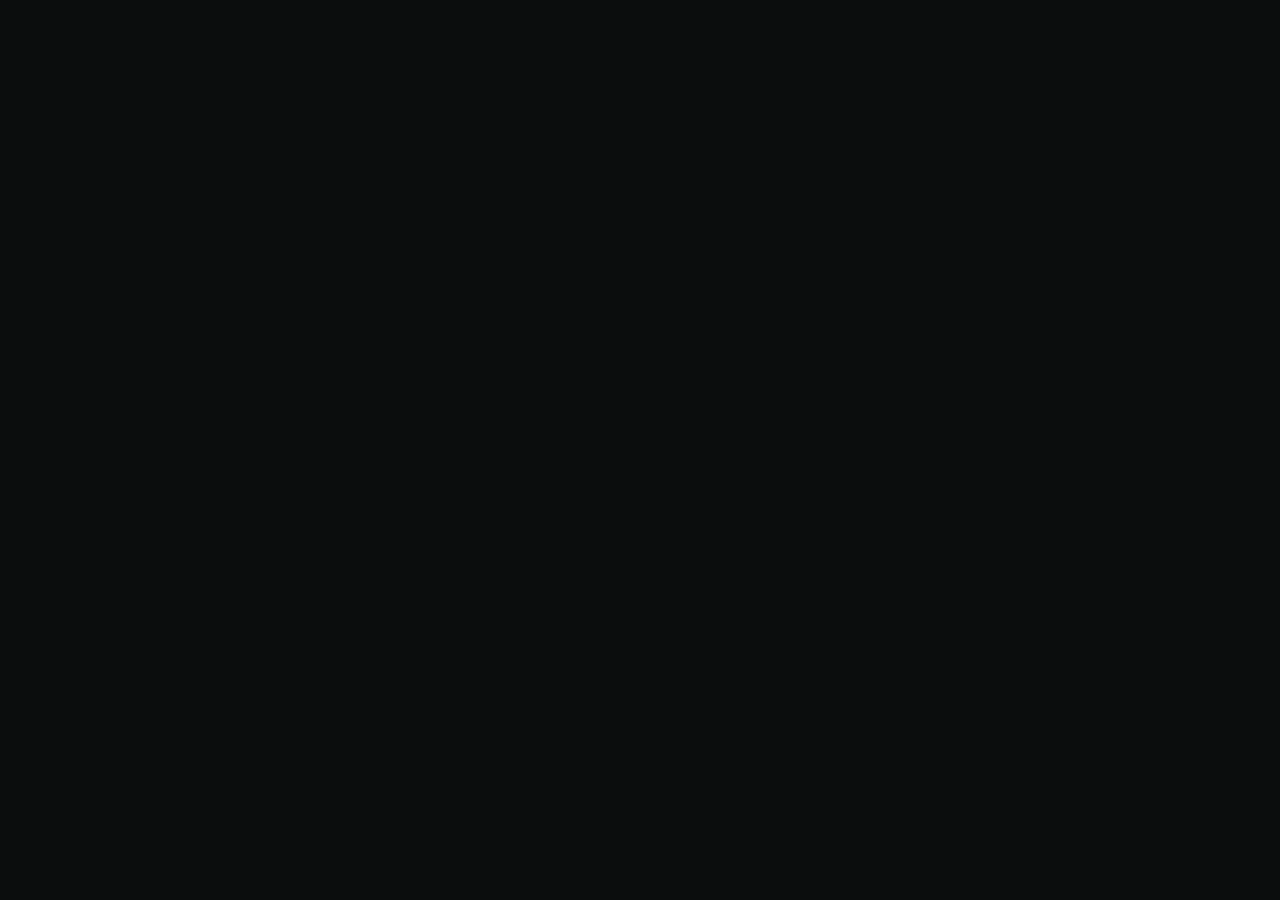
==== index.html @ b7012438 "Add initial HTML structure for Alexey Marchenko" ====
<!doctype html>
<html lang="ru">
<head>
  <meta charset="utf-8" />
  <meta name="viewport" content="width=device-width, initial-scale=1" />
  <meta name="description" content="Алексей Марченко — арт-директор, AI production и постпродакшн" />
  <title>Алексей Марченко — арт-директор</title>
  <style>
    html, body, iframe { width: 100%; height: 100%; margin: 0; border: 0; }
    body { background: #0b0d0d; overflow: hidden; }
    iframe { display: block; }
  </style>
</head>
<body>
  <iframe src="https://alexey-marchenko-ai.hellolesha3.chatgpt.site" title="Алексей Марченко — арт-директор" allow="autoplay; fullscreen; picture-in-picture" referrerpolicy="strict-origin-when-cross-origin"></iframe>
</body>
</html>
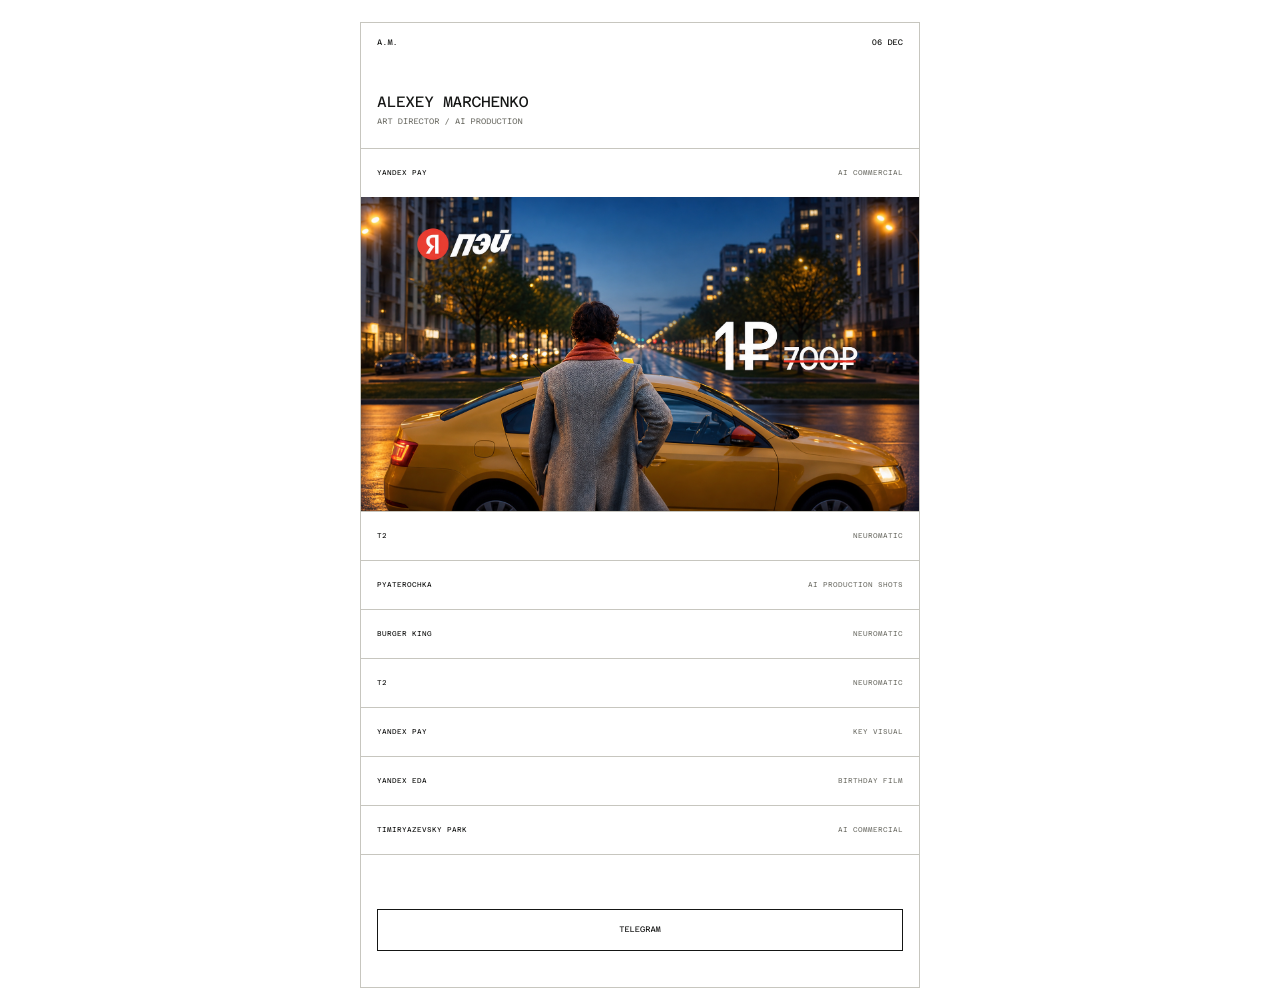
==== commit 693b0502: "Publish portfolio directly on GitHub Pages" ====
--- a/index.html
+++ b/index.html
@@ -1,17 +1,80 @@
 <!doctype html>
-<html lang="ru">
-<head>
-  <meta charset="utf-8" />
-  <meta name="viewport" content="width=device-width, initial-scale=1" />
-  <meta name="description" content="Алексей Марченко — арт-директор, AI production и постпродакшн" />
-  <title>Алексей Марченко — арт-директор</title>
-  <style>
-    html, body, iframe { width: 100%; height: 100%; margin: 0; border: 0; }
-    body { background: #0b0d0d; overflow: hidden; }
-    iframe { display: block; }
-  </style>
-</head>
-<body>
-  <iframe src="https://alexey-marchenko-ai.hellolesha3.chatgpt.site" title="Алексей Марченко — арт-директор" allow="autoplay; fullscreen; picture-in-picture" referrerpolicy="strict-origin-when-cross-origin"></iframe>
-</body>
+<html lang="en">
+  <head>
+    <meta charset="utf-8" />
+    <meta name="viewport" content="width=device-width, initial-scale=1" />
+    <meta name="description" content="Alexey Marchenko — Art Director and AI Production." />
+    <meta name="theme-color" content="#ffffff" />
+    <meta http-equiv="Content-Security-Policy" content="default-src 'self'; script-src 'self'; style-src 'self'; font-src 'self'; img-src 'self' data:; media-src 'self'; connect-src 'self'; frame-src 'none'; object-src 'none'; base-uri 'self'; form-action 'none'" />
+    <title>Alexey Marchenko — Art Director / AI Production</title>
+    <link rel="stylesheet" href="./style.css" />
+  </head>
+  <body>
+    <main class="index-shell" aria-label="Alexey Marchenko portfolio">
+      <header class="topline">
+        <span class="logo">A.M.</span>
+        <time data-current-date></time>
+      </header>
+
+      <section class="identity">
+        <h1>ALEXEY MARCHENKO</h1>
+        <p>ART DIRECTOR / AI PRODUCTION</p>
+      </section>
+
+      <section class="work-index" aria-label="Selected works">
+        <article class="project-card is-open">
+          <button class="project-row" type="button" aria-expanded="true"><span>YANDEX PAY</span><span>AI COMMERCIAL</span></button>
+          <div class="project-panel"><div class="project-panel-inner"><button class="project-media" type="button" data-title="YANDEX PAY" data-type="AI COMMERCIAL" data-description="AI visualisation and animation for Yandex Pay. The project developed the character, locations and scenes around a body-mounted camera perspective."><img src="./assets/posters/yapay.mp4.png" alt="Yandex Pay project still" /><video muted playsinline preload="metadata" poster="./assets/posters/yapay.mp4.png" src="./assets/videos/yapay.mp4"></video></button></div></div>
+        </article>
+        <article class="project-card">
+          <button class="project-row" type="button" aria-expanded="false"><span>T2</span><span>NEUROMATIC</span></button>
+          <div class="project-panel"><div class="project-panel-inner"><button class="project-media" type="button" data-title="T2" data-type="NEUROMATIC" data-description="Neuromatic for the T2 advertising communication."><img src="./assets/posters/t2-30.mp4.png" alt="T2 project still" /><video muted playsinline preload="metadata" poster="./assets/posters/t2-30.mp4.png" src="./assets/videos/t2-30.mp4"></video></button></div></div>
+        </article>
+        <article class="project-card">
+          <button class="project-row" type="button" aria-expanded="false"><span>PYATEROCHKA</span><span>AI PRODUCTION SHOTS</span></button>
+          <div class="project-panel"><div class="project-panel-inner"><button class="project-media" type="button" data-title="PYATEROCHKA" data-type="AI PRODUCTION SHOTS" data-description="AI production shots for a Pyaterochka TV commercial: product visuals, transitions, food motion and the final packshot within the wider production."><img src="./assets/posters/5ka-vip.mp4.png" alt="Pyaterochka project still" /><video muted playsinline preload="metadata" poster="./assets/posters/5ka-vip.mp4.png" src="./assets/videos/5ka-vip.mp4"></video></button></div></div>
+        </article>
+        <article class="project-card">
+          <button class="project-row" type="button" aria-expanded="false"><span>BURGER KING</span><span>NEUROMATIC</span></button>
+          <div class="project-panel"><div class="project-panel-inner"><button class="project-media" type="button" data-title="BURGER KING" data-type="NEUROMATIC" data-description="Neuromatic for a Burger King commercial."><img src="./assets/posters/bk-test.mp4.png" alt="Burger King project still" /><video muted playsinline preload="metadata" poster="./assets/posters/bk-test.mp4.png" src="./assets/videos/bk-test.mp4"></video></button></div></div>
+        </article>
+        <article class="project-card">
+          <button class="project-row" type="button" aria-expanded="false"><span>T2</span><span>NEUROMATIC</span></button>
+          <div class="project-panel"><div class="project-panel-inner"><button class="project-media" type="button" data-title="T2" data-type="NEUROMATIC" data-description="Neuromatic for the T2 advertising communication."><img src="./assets/posters/t2-15.mp4.png" alt="T2 project still" /><video muted playsinline preload="metadata" poster="./assets/posters/t2-15.mp4.png" src="./assets/videos/t2-15.mp4"></video></button></div></div>
+        </article>
+        <article class="project-card">
+          <button class="project-row" type="button" aria-expanded="false"><span>YANDEX PAY</span><span>KEY VISUAL</span></button>
+          <div class="project-panel"><div class="project-panel-inner"><button class="project-media" type="button" data-title="YANDEX PAY" data-type="KEY VISUAL" data-description="Key visual for Yandex Pay: the campaign image and visual system."><img src="./assets/posters/yandex-stickers-pay.png" alt="Yandex Pay key visual still" /><video muted playsinline preload="metadata" poster="./assets/posters/yandex-stickers-pay.png" src="./assets/videos/yandex-stickers-pay.mp4"></video></button></div></div>
+        </article>
+        <article class="project-card">
+          <button class="project-row" type="button" aria-expanded="false"><span>YANDEX EDA</span><span>BIRTHDAY FILM</span></button>
+          <div class="project-panel"><div class="project-panel-inner"><button class="project-media" type="button" data-title="YANDEX EDA" data-type="BIRTHDAY FILM" data-description="Film made for Yandex Eda's birthday."><img src="./assets/posters/yandex-food.png" alt="Yandex Eda project still" /><video muted playsinline preload="metadata" poster="./assets/posters/yandex-food.png" src="./assets/videos/yandex-food.mp4"></video></button></div></div>
+        </article>
+        <article class="project-card">
+          <button class="project-row" type="button" aria-expanded="false"><span>TIMIRYAZEVSKY PARK</span><span>AI COMMERCIAL</span></button>
+          <div class="project-panel"><div class="project-panel-inner"><button class="project-media" type="button" data-title="TIMIRYAZEVSKY PARK" data-type="AI COMMERCIAL" data-description="A full AI commercial for the Timiryazevsky Park residential complex."><img src="./assets/posters/timiryazevsky-park.png" alt="Timiryazevsky Park project still" /><video muted playsinline preload="metadata" poster="./assets/posters/timiryazevsky-park.png" src="./assets/videos/timiryazevsky-park.mp4"></video></button></div></div>
+        </article>
+      </section>
+
+      <a class="telegram" href="https://t.me/leshamarchenko" target="_blank" rel="noopener noreferrer">TELEGRAM</a>
+    </main>
+
+    <noscript>
+      <p class="noscript-notice">JAVASCRIPT IS DISABLED. <a href="https://t.me/leshamarchenko">OPEN TELEGRAM</a></p>
+    </noscript>
+
+    <div class="video-modal" id="videoModal" aria-hidden="true" role="dialog" aria-modal="true" aria-labelledby="modalTitle" aria-describedby="modalDescription">
+      <button class="modal-close" type="button" aria-label="Close video">CLOSE</button>
+      <div class="video-modal-content">
+        <video controls playsinline preload="auto"></video>
+        <div class="video-details">
+          <p id="modalType"></p>
+          <h2 id="modalTitle"></h2>
+          <p id="modalDescription" aria-live="polite"></p>
+        </div>
+      </div>
+    </div>
+
+    <script type="module" src="./script.js"></script>
+  </body>
 </html>
--- a/style.css
+++ b/style.css
@@ -0,0 +1,247 @@
+@font-face {
+  font-family: "Azeret Mono";
+  src: url("./assets/fonts/AzeretMono-Regular.ttf") format("truetype");
+  font-style: normal;
+  font-weight: 400;
+  font-display: swap;
+}
+
+:root {
+  --paper: #ffffff;
+  --ink: #151615;
+  --muted: #76766f;
+  --line: #c7c6bf;
+  --gutter: 16px;
+}
+
+* { box-sizing: border-box; }
+
+html { background: var(--paper); }
+
+body {
+  min-width: 320px;
+  min-height: 100vh;
+  margin: 0;
+  background: var(--paper);
+  color: var(--ink);
+  font-family: "Azeret Mono", "SFMono-Regular", Consolas, monospace;
+  -webkit-font-smoothing: antialiased;
+  text-rendering: geometricPrecision;
+}
+
+button,
+a,
+video { color: inherit; font: inherit; }
+
+button {
+  padding: 0;
+  border: 0;
+  background: transparent;
+  cursor: pointer;
+  -webkit-tap-highlight-color: transparent;
+}
+
+a { text-decoration: none; }
+
+.index-shell {
+  width: min(100%, 560px);
+  min-height: 100dvh;
+  margin: 0 auto;
+  padding: 0 0 18px;
+  display: flex;
+  flex-direction: column;
+}
+
+.topline {
+  display: flex;
+  align-items: center;
+  justify-content: space-between;
+  padding: max(16px, env(safe-area-inset-top)) var(--gutter) 16px;
+  font-size: 8px;
+  line-height: 1;
+}
+
+.logo { font-size: inherit; }
+
+.identity { padding: 32px var(--gutter) 22px; }
+
+.identity h1 {
+  margin: 0 0 7px;
+  font-size: 15px;
+  font-weight: 400;
+  line-height: 1;
+  letter-spacing: -0.02em;
+}
+
+.identity p {
+  margin: 0;
+  color: var(--muted);
+  font-size: 8px;
+  line-height: 1.15;
+}
+
+.work-index video { display: none; }
+
+.work-index { border-top: 1px solid var(--line); }
+
+.project-card { border-bottom: 1px solid var(--line); }
+
+.project-row {
+  width: 100%;
+  min-height: 48px;
+  display: grid;
+  align-items: center;
+  grid-template-columns: minmax(0, 1fr) minmax(92px, 0.72fr);
+  gap: 12px;
+  padding: 10px var(--gutter);
+  font-size: 7px;
+  line-height: 1.15;
+  text-align: left;
+  user-select: none;
+  -webkit-user-select: none;
+  touch-action: manipulation;
+}
+
+.project-row span:last-of-type {
+  color: var(--muted);
+  text-align: right;
+}
+
+.project-panel {
+  display: grid;
+  grid-template-rows: 0fr;
+  transition: grid-template-rows 180ms ease;
+}
+
+.project-card.is-open .project-panel { grid-template-rows: 1fr; }
+
+.project-panel-inner { min-height: 0; overflow: hidden; }
+
+.project-media {
+  position: relative;
+  display: block;
+  width: 100%;
+  aspect-ratio: 16 / 9;
+  overflow: hidden;
+  user-select: none;
+  -webkit-user-select: none;
+  touch-action: manipulation;
+}
+
+.project-media img {
+  width: 100%;
+  height: 100%;
+  display: block;
+  object-fit: cover;
+}
+
+.project-media.is-media-unavailable::after {
+  position: absolute;
+  inset: 0;
+  display: grid;
+  place-items: center;
+  background: #ecece8;
+  color: var(--muted);
+  content: "MEDIA UNAVAILABLE";
+  font-size: 8px;
+}
+
+.project-media.is-media-unavailable img { display: none; }
+
+.telegram {
+  min-height: 42px;
+  display: grid;
+  margin: auto var(--gutter) max(18px, env(safe-area-inset-bottom));
+  margin-top: 54px;
+  place-items: center;
+  border: 1px solid var(--ink);
+  color: var(--ink);
+  font-size: 8px;
+  line-height: 1;
+  -webkit-tap-highlight-color: transparent;
+}
+
+.project-row:focus-visible,
+.project-media:focus-visible,
+.telegram:focus-visible,
+.modal-close:focus-visible {
+  outline: 1px solid var(--ink);
+  outline-offset: -3px;
+}
+
+@media (hover: hover) {
+  .project-media:hover img { filter: brightness(0.92); }
+  .project-row:hover { background: #f5f5f2; }
+  .telegram:hover { background: var(--ink); color: var(--paper); }
+}
+
+.video-modal {
+  position: fixed;
+  inset: 0;
+  z-index: 10;
+  overflow-y: auto;
+  padding: max(18px, env(safe-area-inset-top)) 18px max(18px, env(safe-area-inset-bottom));
+  background: rgba(21, 22, 21, 0.96);
+  opacity: 0;
+  pointer-events: none;
+  transition: opacity 160ms ease;
+}
+
+.video-modal.is-open { opacity: 1; pointer-events: auto; }
+
+.video-modal-content {
+  width: min(100%, 960px);
+  margin: max(52px, env(safe-area-inset-top)) auto 0;
+  background: var(--paper);
+}
+
+.video-modal video {
+  width: 100%;
+  max-height: min(66dvh, 680px);
+  display: block;
+  background: #000;
+}
+
+.video-details { padding: 16px; border-top: 1px solid var(--line); }
+.video-details p { margin: 0; color: var(--muted); font-size: 8px; line-height: 1.4; }
+.video-details p:first-child { margin-bottom: 8px; color: var(--ink); }
+.video-details h2 { margin: 0 0 10px; font-size: 13px; font-weight: 400; line-height: 1; }
+
+.modal-close {
+  position: fixed;
+  top: max(12px, env(safe-area-inset-top));
+  right: max(12px, env(safe-area-inset-right));
+  z-index: 11;
+  min-height: 36px;
+  padding: 0 12px;
+  border: 1px solid var(--paper);
+  background: transparent;
+  color: var(--paper);
+  font-size: 8px;
+}
+
+.noscript-notice {
+  position: fixed;
+  right: var(--gutter);
+  bottom: max(18px, env(safe-area-inset-bottom));
+  left: var(--gutter);
+  margin: 0;
+  padding: 12px;
+  border: 1px solid var(--ink);
+  background: var(--paper);
+  color: var(--ink);
+  font-size: 8px;
+  line-height: 1.5;
+}
+
+.noscript-notice a { text-decoration: underline; }
+
+body.is-video-open { overflow: hidden; }
+
+@media (min-width: 700px) {
+  .index-shell { margin-top: 22px; border: 1px solid var(--line); }
+}
+
+@media (prefers-reduced-motion: reduce) {
+  .video-modal { transition: none; }
+}
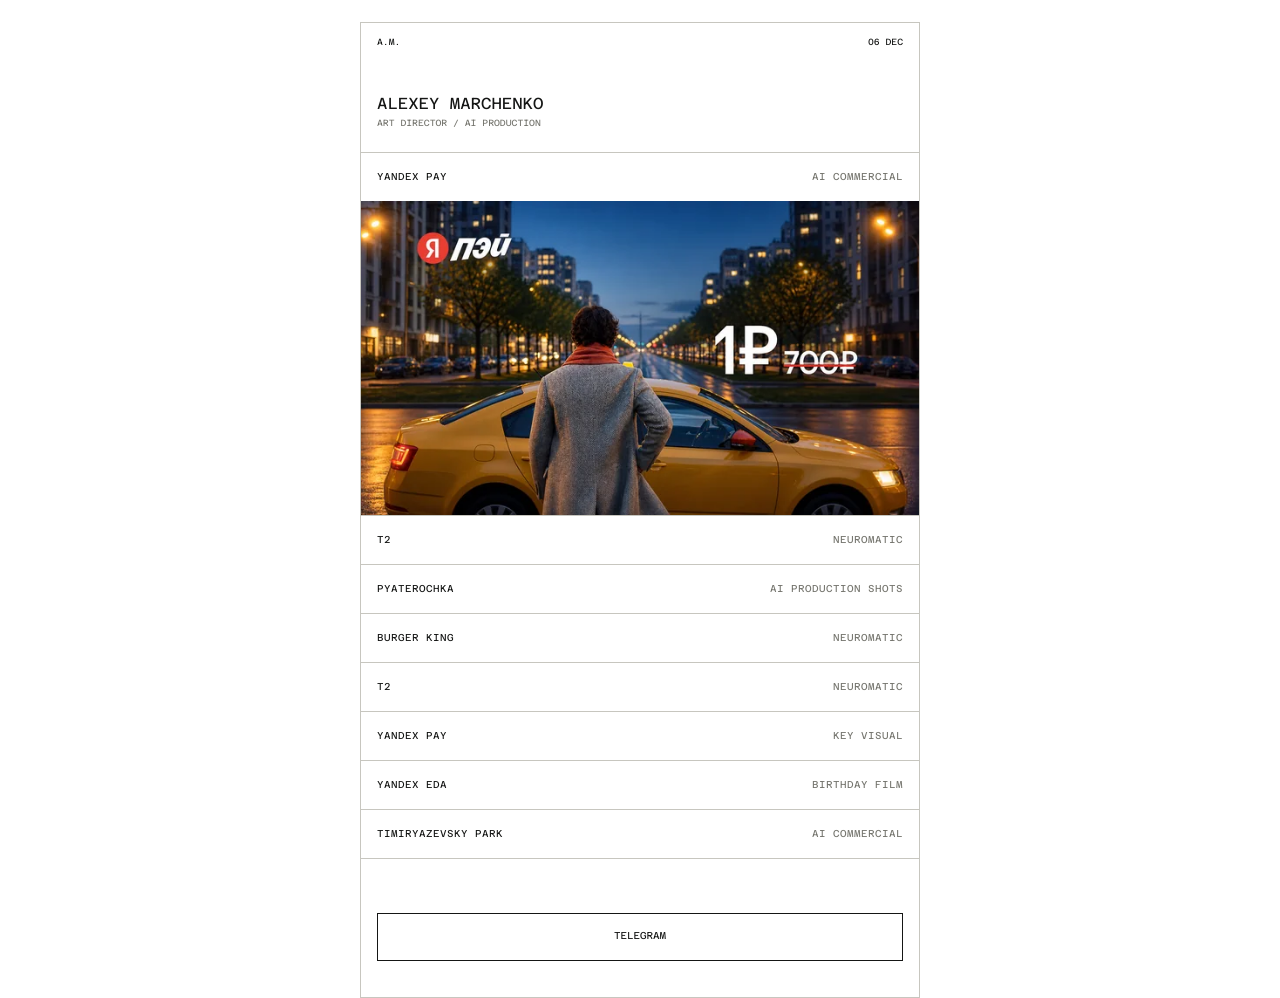
==== commit 93096252: "Optimize portfolio loading and mobile resilience" ====
--- a/index.html
+++ b/index.html
@@ -2,11 +2,32 @@
 <html lang="en">
   <head>
     <meta charset="utf-8" />
-    <meta name="viewport" content="width=device-width, initial-scale=1" />
-    <meta name="description" content="Alexey Marchenko — Art Director and AI Production." />
+    <meta name="viewport" content="width=device-width, initial-scale=1, viewport-fit=cover" />
+    <meta name="description" content="Selected work by Alexey Marchenko, Art Director and AI Production specialist." />
     <meta name="theme-color" content="#ffffff" />
-    <meta http-equiv="Content-Security-Policy" content="default-src 'self'; script-src 'self'; style-src 'self'; font-src 'self'; img-src 'self' data:; media-src 'self'; connect-src 'self'; frame-src 'none'; object-src 'none'; base-uri 'self'; form-action 'none'" />
-    <title>Alexey Marchenko — Art Director / AI Production</title>
+    <meta name="color-scheme" content="only light" />
+    <meta name="referrer" content="strict-origin-when-cross-origin" />
+    <meta name="robots" content="index, follow, max-image-preview:large" />
+    <meta name="format-detection" content="telephone=no" />
+    <meta
+      http-equiv="Content-Security-Policy"
+      content="default-src 'self'; script-src 'self'; style-src 'self'; font-src 'self'; img-src 'self' data:; media-src 'self'; connect-src 'self'; worker-src 'self'; frame-src 'none'; object-src 'none'; base-uri 'self'; form-action 'none'; upgrade-insecure-requests"
+    />
+
+    <meta property="og:type" content="website" />
+    <meta property="og:title" content="Alexey Marchenko - Art Director / AI Production" />
+    <meta property="og:description" content="Selected work in art direction and AI production." />
+    <meta property="og:url" content="https://leshamarchenko.github.io/" />
+    <meta property="og:image" content="https://leshamarchenko.github.io/assets/posters/optimized/yapay-1280.jpg" />
+    <meta property="og:image:width" content="1280" />
+    <meta property="og:image:height" content="720" />
+    <meta name="twitter:card" content="summary_large_image" />
+
+    <title>Alexey Marchenko - Art Director / AI Production</title>
+    <link rel="canonical" href="https://leshamarchenko.github.io/" />
+    <link rel="icon" href="./favicon.svg" type="image/svg+xml" />
+    <link rel="manifest" href="./manifest.webmanifest" />
+    <link rel="preload" href="./assets/fonts/AzeretMono-Regular.ttf" as="font" type="font/ttf" crossorigin />
     <link rel="stylesheet" href="./style.css" />
   </head>
   <body>
@@ -23,36 +44,235 @@
 
       <section class="work-index" aria-label="Selected works">
         <article class="project-card is-open">
-          <button class="project-row" type="button" aria-expanded="true"><span>YANDEX PAY</span><span>AI COMMERCIAL</span></button>
-          <div class="project-panel"><div class="project-panel-inner"><button class="project-media" type="button" data-title="YANDEX PAY" data-type="AI COMMERCIAL" data-description="AI visualisation and animation for Yandex Pay. The project developed the character, locations and scenes around a body-mounted camera perspective."><img src="./assets/posters/yapay.mp4.png" alt="Yandex Pay project still" /><video muted playsinline preload="metadata" poster="./assets/posters/yapay.mp4.png" src="./assets/videos/yapay.mp4"></video></button></div></div>
-        </article>
-        <article class="project-card">
-          <button class="project-row" type="button" aria-expanded="false"><span>T2</span><span>NEUROMATIC</span></button>
-          <div class="project-panel"><div class="project-panel-inner"><button class="project-media" type="button" data-title="T2" data-type="NEUROMATIC" data-description="Neuromatic for the T2 advertising communication."><img src="./assets/posters/t2-30.mp4.png" alt="T2 project still" /><video muted playsinline preload="metadata" poster="./assets/posters/t2-30.mp4.png" src="./assets/videos/t2-30.mp4"></video></button></div></div>
-        </article>
-        <article class="project-card">
-          <button class="project-row" type="button" aria-expanded="false"><span>PYATEROCHKA</span><span>AI PRODUCTION SHOTS</span></button>
-          <div class="project-panel"><div class="project-panel-inner"><button class="project-media" type="button" data-title="PYATEROCHKA" data-type="AI PRODUCTION SHOTS" data-description="AI production shots for a Pyaterochka TV commercial: product visuals, transitions, food motion and the final packshot within the wider production."><img src="./assets/posters/5ka-vip.mp4.png" alt="Pyaterochka project still" /><video muted playsinline preload="metadata" poster="./assets/posters/5ka-vip.mp4.png" src="./assets/videos/5ka-vip.mp4"></video></button></div></div>
-        </article>
-        <article class="project-card">
-          <button class="project-row" type="button" aria-expanded="false"><span>BURGER KING</span><span>NEUROMATIC</span></button>
-          <div class="project-panel"><div class="project-panel-inner"><button class="project-media" type="button" data-title="BURGER KING" data-type="NEUROMATIC" data-description="Neuromatic for a Burger King commercial."><img src="./assets/posters/bk-test.mp4.png" alt="Burger King project still" /><video muted playsinline preload="metadata" poster="./assets/posters/bk-test.mp4.png" src="./assets/videos/bk-test.mp4"></video></button></div></div>
-        </article>
-        <article class="project-card">
-          <button class="project-row" type="button" aria-expanded="false"><span>T2</span><span>NEUROMATIC</span></button>
-          <div class="project-panel"><div class="project-panel-inner"><button class="project-media" type="button" data-title="T2" data-type="NEUROMATIC" data-description="Neuromatic for the T2 advertising communication."><img src="./assets/posters/t2-15.mp4.png" alt="T2 project still" /><video muted playsinline preload="metadata" poster="./assets/posters/t2-15.mp4.png" src="./assets/videos/t2-15.mp4"></video></button></div></div>
-        </article>
-        <article class="project-card">
-          <button class="project-row" type="button" aria-expanded="false"><span>YANDEX PAY</span><span>KEY VISUAL</span></button>
-          <div class="project-panel"><div class="project-panel-inner"><button class="project-media" type="button" data-title="YANDEX PAY" data-type="KEY VISUAL" data-description="Key visual for Yandex Pay: the campaign image and visual system."><img src="./assets/posters/yandex-stickers-pay.png" alt="Yandex Pay key visual still" /><video muted playsinline preload="metadata" poster="./assets/posters/yandex-stickers-pay.png" src="./assets/videos/yandex-stickers-pay.mp4"></video></button></div></div>
-        </article>
-        <article class="project-card">
-          <button class="project-row" type="button" aria-expanded="false"><span>YANDEX EDA</span><span>BIRTHDAY FILM</span></button>
-          <div class="project-panel"><div class="project-panel-inner"><button class="project-media" type="button" data-title="YANDEX EDA" data-type="BIRTHDAY FILM" data-description="Film made for Yandex Eda's birthday."><img src="./assets/posters/yandex-food.png" alt="Yandex Eda project still" /><video muted playsinline preload="metadata" poster="./assets/posters/yandex-food.png" src="./assets/videos/yandex-food.mp4"></video></button></div></div>
-        </article>
-        <article class="project-card">
-          <button class="project-row" type="button" aria-expanded="false"><span>TIMIRYAZEVSKY PARK</span><span>AI COMMERCIAL</span></button>
-          <div class="project-panel"><div class="project-panel-inner"><button class="project-media" type="button" data-title="TIMIRYAZEVSKY PARK" data-type="AI COMMERCIAL" data-description="A full AI commercial for the Timiryazevsky Park residential complex."><img src="./assets/posters/timiryazevsky-park.png" alt="Timiryazevsky Park project still" /><video muted playsinline preload="metadata" poster="./assets/posters/timiryazevsky-park.png" src="./assets/videos/timiryazevsky-park.mp4"></video></button></div></div>
+          <button class="project-row" type="button" aria-expanded="true" aria-controls="project-yapay">
+            <span>YANDEX PAY</span><span>AI COMMERCIAL</span>
+          </button>
+          <div class="project-panel" id="project-yapay">
+            <div class="project-panel-inner">
+              <button
+                class="project-media"
+                type="button"
+                aria-label="Play Yandex Pay video"
+                data-video="./assets/videos/yapay.mp4"
+                data-title="YANDEX PAY"
+                data-type="AI COMMERCIAL"
+                data-description="AI visualisation and animation for Yandex Pay. The project developed the character, locations and scenes around a body-mounted camera perspective."
+              >
+                <picture>
+                  <source
+                    type="image/webp"
+                    srcset="./assets/posters/optimized/yapay-640.webp 640w, ./assets/posters/optimized/yapay-1280.webp 1280w"
+                    sizes="(min-width: 700px) 560px, 100vw"
+                  />
+                  <img
+                    src="./assets/posters/optimized/yapay-1280.jpg"
+                    alt="Yandex Pay project still"
+                    width="1280"
+                    height="720"
+                    loading="eager"
+                    decoding="async"
+                    fetchpriority="high"
+                  />
+                </picture>
+              </button>
+            </div>
+          </div>
+        </article>
+
+        <article class="project-card">
+          <button class="project-row" type="button" aria-expanded="false" aria-controls="project-t2-30">
+            <span>T2</span><span>NEUROMATIC</span>
+          </button>
+          <div class="project-panel" id="project-t2-30">
+            <div class="project-panel-inner">
+              <button
+                class="project-media"
+                type="button"
+                aria-label="Play T2 video"
+                data-video="./assets/videos/t2-30.mp4"
+                data-title="T2"
+                data-type="NEUROMATIC"
+                data-description="Neuromatic for the T2 advertising communication."
+              >
+                <picture>
+                  <source
+                    type="image/webp"
+                    data-srcset="./assets/posters/optimized/t2-30-640.webp 640w, ./assets/posters/optimized/t2-30-1280.webp 1280w"
+                    sizes="(min-width: 700px) 560px, 100vw"
+                  />
+                  <img data-src="./assets/posters/optimized/t2-30-1280.jpg" alt="T2 project still" width="1280" height="720" loading="lazy" decoding="async" />
+                </picture>
+              </button>
+            </div>
+          </div>
+        </article>
+
+        <article class="project-card">
+          <button class="project-row" type="button" aria-expanded="false" aria-controls="project-5ka">
+            <span>PYATEROCHKA</span><span>AI PRODUCTION SHOTS</span>
+          </button>
+          <div class="project-panel" id="project-5ka">
+            <div class="project-panel-inner">
+              <button
+                class="project-media"
+                type="button"
+                aria-label="Play Pyaterochka video"
+                data-video="./assets/videos/5ka-vip.mp4"
+                data-title="PYATEROCHKA"
+                data-type="AI PRODUCTION SHOTS"
+                data-description="AI production shots for a Pyaterochka TV commercial: product visuals, transitions, food motion and the final packshot within the wider production."
+              >
+                <picture>
+                  <source
+                    type="image/webp"
+                    data-srcset="./assets/posters/optimized/5ka-vip-640.webp 640w, ./assets/posters/optimized/5ka-vip-1280.webp 1280w"
+                    sizes="(min-width: 700px) 560px, 100vw"
+                  />
+                  <img data-src="./assets/posters/optimized/5ka-vip-1280.jpg" alt="Pyaterochka project still" width="1280" height="720" loading="lazy" decoding="async" />
+                </picture>
+              </button>
+            </div>
+          </div>
+        </article>
+
+        <article class="project-card">
+          <button class="project-row" type="button" aria-expanded="false" aria-controls="project-bk">
+            <span>BURGER KING</span><span>NEUROMATIC</span>
+          </button>
+          <div class="project-panel" id="project-bk">
+            <div class="project-panel-inner">
+              <button
+                class="project-media"
+                type="button"
+                aria-label="Play Burger King video"
+                data-video="./assets/videos/bk-test.mp4"
+                data-title="BURGER KING"
+                data-type="NEUROMATIC"
+                data-description="Neuromatic for a Burger King commercial."
+              >
+                <picture>
+                  <source
+                    type="image/webp"
+                    data-srcset="./assets/posters/optimized/bk-test-640.webp 640w, ./assets/posters/optimized/bk-test-1280.webp 1280w"
+                    sizes="(min-width: 700px) 560px, 100vw"
+                  />
+                  <img data-src="./assets/posters/optimized/bk-test-1280.jpg" alt="Burger King project still" width="1280" height="720" loading="lazy" decoding="async" />
+                </picture>
+              </button>
+            </div>
+          </div>
+        </article>
+
+        <article class="project-card">
+          <button class="project-row" type="button" aria-expanded="false" aria-controls="project-t2-15">
+            <span>T2</span><span>NEUROMATIC</span>
+          </button>
+          <div class="project-panel" id="project-t2-15">
+            <div class="project-panel-inner">
+              <button
+                class="project-media"
+                type="button"
+                aria-label="Play T2 video"
+                data-video="./assets/videos/t2-15.mp4"
+                data-title="T2"
+                data-type="NEUROMATIC"
+                data-description="Neuromatic for the T2 advertising communication."
+              >
+                <picture>
+                  <source
+                    type="image/webp"
+                    data-srcset="./assets/posters/optimized/t2-15-640.webp 640w, ./assets/posters/optimized/t2-15-1280.webp 1280w"
+                    sizes="(min-width: 700px) 560px, 100vw"
+                  />
+                  <img data-src="./assets/posters/optimized/t2-15-1280.jpg" alt="T2 project still" width="1280" height="720" loading="lazy" decoding="async" />
+                </picture>
+              </button>
+            </div>
+          </div>
+        </article>
+
+        <article class="project-card">
+          <button class="project-row" type="button" aria-expanded="false" aria-controls="project-yandex-kv">
+            <span>YANDEX PAY</span><span>KEY VISUAL</span>
+          </button>
+          <div class="project-panel" id="project-yandex-kv">
+            <div class="project-panel-inner">
+              <button
+                class="project-media"
+                type="button"
+                aria-label="Play Yandex Pay key visual video"
+                data-video="./assets/videos/yandex-stickers-pay.mp4"
+                data-title="YANDEX PAY"
+                data-type="KEY VISUAL"
+                data-description="Key visual for Yandex Pay: the campaign image and visual system."
+              >
+                <picture>
+                  <source
+                    type="image/webp"
+                    data-srcset="./assets/posters/optimized/yandex-stickers-pay-640.webp 640w, ./assets/posters/optimized/yandex-stickers-pay-1280.webp 1280w"
+                    sizes="(min-width: 700px) 560px, 100vw"
+                  />
+                  <img data-src="./assets/posters/optimized/yandex-stickers-pay-1280.jpg" alt="Yandex Pay key visual still" width="1280" height="720" loading="lazy" decoding="async" />
+                </picture>
+              </button>
+            </div>
+          </div>
+        </article>
+
+        <article class="project-card">
+          <button class="project-row" type="button" aria-expanded="false" aria-controls="project-yandex-food">
+            <span>YANDEX EDA</span><span>BIRTHDAY FILM</span>
+          </button>
+          <div class="project-panel" id="project-yandex-food">
+            <div class="project-panel-inner">
+              <button
+                class="project-media"
+                type="button"
+                aria-label="Play Yandex Eda video"
+                data-video="./assets/videos/yandex-food.mp4"
+                data-title="YANDEX EDA"
+                data-type="BIRTHDAY FILM"
+                data-description="Film made for Yandex Eda's birthday."
+              >
+                <picture>
+                  <source
+                    type="image/webp"
+                    data-srcset="./assets/posters/optimized/yandex-food-640.webp 640w, ./assets/posters/optimized/yandex-food-1280.webp 1280w"
+                    sizes="(min-width: 700px) 560px, 100vw"
+                  />
+                  <img data-src="./assets/posters/optimized/yandex-food-1280.jpg" alt="Yandex Eda project still" width="1280" height="720" loading="lazy" decoding="async" />
+                </picture>
+              </button>
+            </div>
+          </div>
+        </article>
+
+        <article class="project-card">
+          <button class="project-row" type="button" aria-expanded="false" aria-controls="project-tim-park">
+            <span>TIMIRYAZEVSKY PARK</span><span>AI COMMERCIAL</span>
+          </button>
+          <div class="project-panel" id="project-tim-park">
+            <div class="project-panel-inner">
+              <button
+                class="project-media"
+                type="button"
+                aria-label="Play Timiryazevsky Park video"
+                data-video="./assets/videos/timiryazevsky-park.mp4"
+                data-title="TIMIRYAZEVSKY PARK"
+                data-type="AI COMMERCIAL"
+                data-description="A full AI commercial for the Timiryazevsky Park residential complex."
+              >
+                <picture>
+                  <source
+                    type="image/webp"
+                    data-srcset="./assets/posters/optimized/timiryazevsky-park-640.webp 640w, ./assets/posters/optimized/timiryazevsky-park-1280.webp 1280w"
+                    sizes="(min-width: 700px) 560px, 100vw"
+                  />
+                  <img data-src="./assets/posters/optimized/timiryazevsky-park-1280.jpg" alt="Timiryazevsky Park project still" width="1280" height="720" loading="lazy" decoding="async" />
+                </picture>
+              </button>
+            </div>
+          </div>
         </article>
       </section>
 
@@ -63,14 +283,24 @@
       <p class="noscript-notice">JAVASCRIPT IS DISABLED. <a href="https://t.me/leshamarchenko">OPEN TELEGRAM</a></p>
     </noscript>
 
-    <div class="video-modal" id="videoModal" aria-hidden="true" role="dialog" aria-modal="true" aria-labelledby="modalTitle" aria-describedby="modalDescription">
+    <div
+      class="video-modal"
+      id="videoModal"
+      aria-hidden="true"
+      role="dialog"
+      aria-modal="true"
+      aria-labelledby="modalTitle"
+      aria-describedby="modalDescription modalStatus"
+      inert
+    >
       <button class="modal-close" type="button" aria-label="Close video">CLOSE</button>
       <div class="video-modal-content">
-        <video controls playsinline preload="auto"></video>
+        <video controls playsinline webkit-playsinline preload="metadata"></video>
         <div class="video-details">
           <p id="modalType"></p>
           <h2 id="modalTitle"></h2>
-          <p id="modalDescription" aria-live="polite"></p>
+          <p id="modalDescription"></p>
+          <p class="video-status" id="modalStatus" aria-live="assertive" hidden></p>
         </div>
       </div>
     </div>
--- a/style.css
+++ b/style.css
@@ -16,12 +16,19 @@
 
 * { box-sizing: border-box; }
 
-html { background: var(--paper); }
+html {
+  background: var(--paper);
+  color-scheme: only light;
+  -webkit-text-size-adjust: 100%;
+  text-size-adjust: 100%;
+}
 
 body {
   min-width: 320px;
   min-height: 100vh;
+  min-height: 100svh;
   margin: 0;
+  overflow-x: clip;
   background: var(--paper);
   color: var(--ink);
   font-family: "Azeret Mono", "SFMono-Regular", Consolas, monospace;
@@ -36,6 +43,7 @@
 button {
   padding: 0;
   border: 0;
+  border-radius: 0;
   background: transparent;
   cursor: pointer;
   -webkit-tap-highlight-color: transparent;
@@ -45,6 +53,7 @@
 
 .index-shell {
   width: min(100%, 560px);
+  min-height: 100vh;
   min-height: 100dvh;
   margin: 0 auto;
   padding: 0 0 18px;
@@ -56,31 +65,37 @@
   display: flex;
   align-items: center;
   justify-content: space-between;
-  padding: max(16px, env(safe-area-inset-top)) var(--gutter) 16px;
-  font-size: 8px;
+  padding-top: max(16px, env(safe-area-inset-top));
+  padding-right: max(var(--gutter), env(safe-area-inset-right));
+  padding-bottom: 16px;
+  padding-left: max(var(--gutter), env(safe-area-inset-left));
+  font-size: 9px;
   line-height: 1;
 }
 
 .logo { font-size: inherit; }
 
-.identity { padding: 32px var(--gutter) 22px; }
+.identity {
+  padding-top: 32px;
+  padding-right: max(var(--gutter), env(safe-area-inset-right));
+  padding-bottom: 22px;
+  padding-left: max(var(--gutter), env(safe-area-inset-left));
+}
 
 .identity h1 {
   margin: 0 0 7px;
-  font-size: 15px;
+  font-size: 16px;
   font-weight: 400;
   line-height: 1;
-  letter-spacing: -0.02em;
+  letter-spacing: 0;
 }
 
 .identity p {
   margin: 0;
   color: var(--muted);
-  font-size: 8px;
-  line-height: 1.15;
-}
-
-.work-index video { display: none; }
+  font-size: 9px;
+  line-height: 1.25;
+}
 
 .work-index { border-top: 1px solid var(--line); }
 
@@ -93,14 +108,20 @@
   align-items: center;
   grid-template-columns: minmax(0, 1fr) minmax(92px, 0.72fr);
   gap: 12px;
-  padding: 10px var(--gutter);
-  font-size: 7px;
-  line-height: 1.15;
+  padding-top: 10px;
+  padding-right: max(var(--gutter), env(safe-area-inset-right));
+  padding-bottom: 10px;
+  padding-left: max(var(--gutter), env(safe-area-inset-left));
+  font-size: 10px;
+  line-height: 1.25;
   text-align: left;
   user-select: none;
   -webkit-user-select: none;
+  -webkit-touch-callout: none;
   touch-action: manipulation;
 }
+
+.project-row span { overflow-wrap: anywhere; }
 
 .project-row span:last-of-type {
   color: var(--muted);
@@ -110,10 +131,15 @@
 .project-panel {
   display: grid;
   grid-template-rows: 0fr;
-  transition: grid-template-rows 180ms ease;
-}
-
-.project-card.is-open .project-panel { grid-template-rows: 1fr; }
+  visibility: hidden;
+  transition: grid-template-rows 180ms ease, visibility 0s linear 180ms;
+}
+
+.project-card.is-open .project-panel {
+  grid-template-rows: 1fr;
+  visibility: visible;
+  transition-delay: 0s;
+}
 
 .project-panel-inner { min-height: 0; overflow: hidden; }
 
@@ -123,16 +149,21 @@
   width: 100%;
   aspect-ratio: 16 / 9;
   overflow: hidden;
+  background: #f3f3f0;
   user-select: none;
   -webkit-user-select: none;
+  -webkit-touch-callout: none;
   touch-action: manipulation;
 }
+
+.project-media picture { display: block; width: 100%; height: 100%; }
 
 .project-media img {
   width: 100%;
   height: 100%;
   display: block;
   object-fit: cover;
+  pointer-events: none;
 }
 
 .project-media.is-media-unavailable::after {
@@ -149,25 +180,30 @@
 .project-media.is-media-unavailable img { display: none; }
 
 .telegram {
-  min-height: 42px;
+  min-height: 48px;
   display: grid;
-  margin: auto var(--gutter) max(18px, env(safe-area-inset-bottom));
+  margin-right: max(var(--gutter), env(safe-area-inset-right));
+  margin-bottom: max(18px, env(safe-area-inset-bottom));
+  margin-left: max(var(--gutter), env(safe-area-inset-left));
   margin-top: 54px;
   place-items: center;
   border: 1px solid var(--ink);
   color: var(--ink);
-  font-size: 8px;
+  font-size: 10px;
   line-height: 1;
   -webkit-tap-highlight-color: transparent;
+  touch-action: manipulation;
 }
 
 .project-row:focus-visible,
 .project-media:focus-visible,
 .telegram:focus-visible,
 .modal-close:focus-visible {
-  outline: 1px solid var(--ink);
+  outline: 2px solid var(--ink);
   outline-offset: -3px;
 }
+
+.modal-close:focus-visible { outline-color: var(--paper); }
 
 @media (hover: hover) {
   .project-media:hover img { filter: brightness(0.92); }
@@ -183,11 +219,18 @@
   padding: max(18px, env(safe-area-inset-top)) 18px max(18px, env(safe-area-inset-bottom));
   background: rgba(21, 22, 21, 0.96);
   opacity: 0;
+  visibility: hidden;
   pointer-events: none;
-  transition: opacity 160ms ease;
-}
-
-.video-modal.is-open { opacity: 1; pointer-events: auto; }
+  overscroll-behavior: contain;
+  transition: opacity 160ms ease, visibility 0s linear 160ms;
+}
+
+.video-modal.is-open {
+  opacity: 1;
+  visibility: visible;
+  pointer-events: auto;
+  transition-delay: 0s;
+}
 
 .video-modal-content {
   width: min(100%, 960px);
@@ -198,26 +241,30 @@
 .video-modal video {
   width: 100%;
   max-height: min(66dvh, 680px);
+  aspect-ratio: 16 / 9;
   display: block;
   background: #000;
+  object-fit: contain;
 }
 
 .video-details { padding: 16px; border-top: 1px solid var(--line); }
-.video-details p { margin: 0; color: var(--muted); font-size: 8px; line-height: 1.4; }
+.video-details p { margin: 0; color: var(--muted); font-size: 10px; line-height: 1.5; }
 .video-details p:first-child { margin-bottom: 8px; color: var(--ink); }
-.video-details h2 { margin: 0 0 10px; font-size: 13px; font-weight: 400; line-height: 1; }
+.video-details h2 { margin: 0 0 10px; font-size: 15px; font-weight: 400; line-height: 1.1; }
+.video-details .video-status { margin-top: 12px; color: var(--ink); }
 
 .modal-close {
   position: fixed;
   top: max(12px, env(safe-area-inset-top));
   right: max(12px, env(safe-area-inset-right));
   z-index: 11;
-  min-height: 36px;
+  min-width: 44px;
+  min-height: 44px;
   padding: 0 12px;
   border: 1px solid var(--paper);
   background: transparent;
   color: var(--paper);
-  font-size: 8px;
+  font-size: 9px;
 }
 
 .noscript-notice {
@@ -230,7 +277,7 @@
   border: 1px solid var(--ink);
   background: var(--paper);
   color: var(--ink);
-  font-size: 8px;
+  font-size: 10px;
   line-height: 1.5;
 }
 
@@ -242,6 +289,20 @@
   .index-shell { margin-top: 22px; border: 1px solid var(--line); }
 }
 
+@media (max-width: 359px) {
+  .project-row {
+    grid-template-columns: minmax(0, 1fr) minmax(88px, 0.78fr);
+    gap: 8px;
+    font-size: 9px;
+  }
+}
+
+@media (max-height: 520px) and (orientation: landscape) {
+  .video-modal-content { margin-top: 40px; }
+  .video-modal video { max-height: 64dvh; }
+}
+
 @media (prefers-reduced-motion: reduce) {
+  .project-panel,
   .video-modal { transition: none; }
 }
